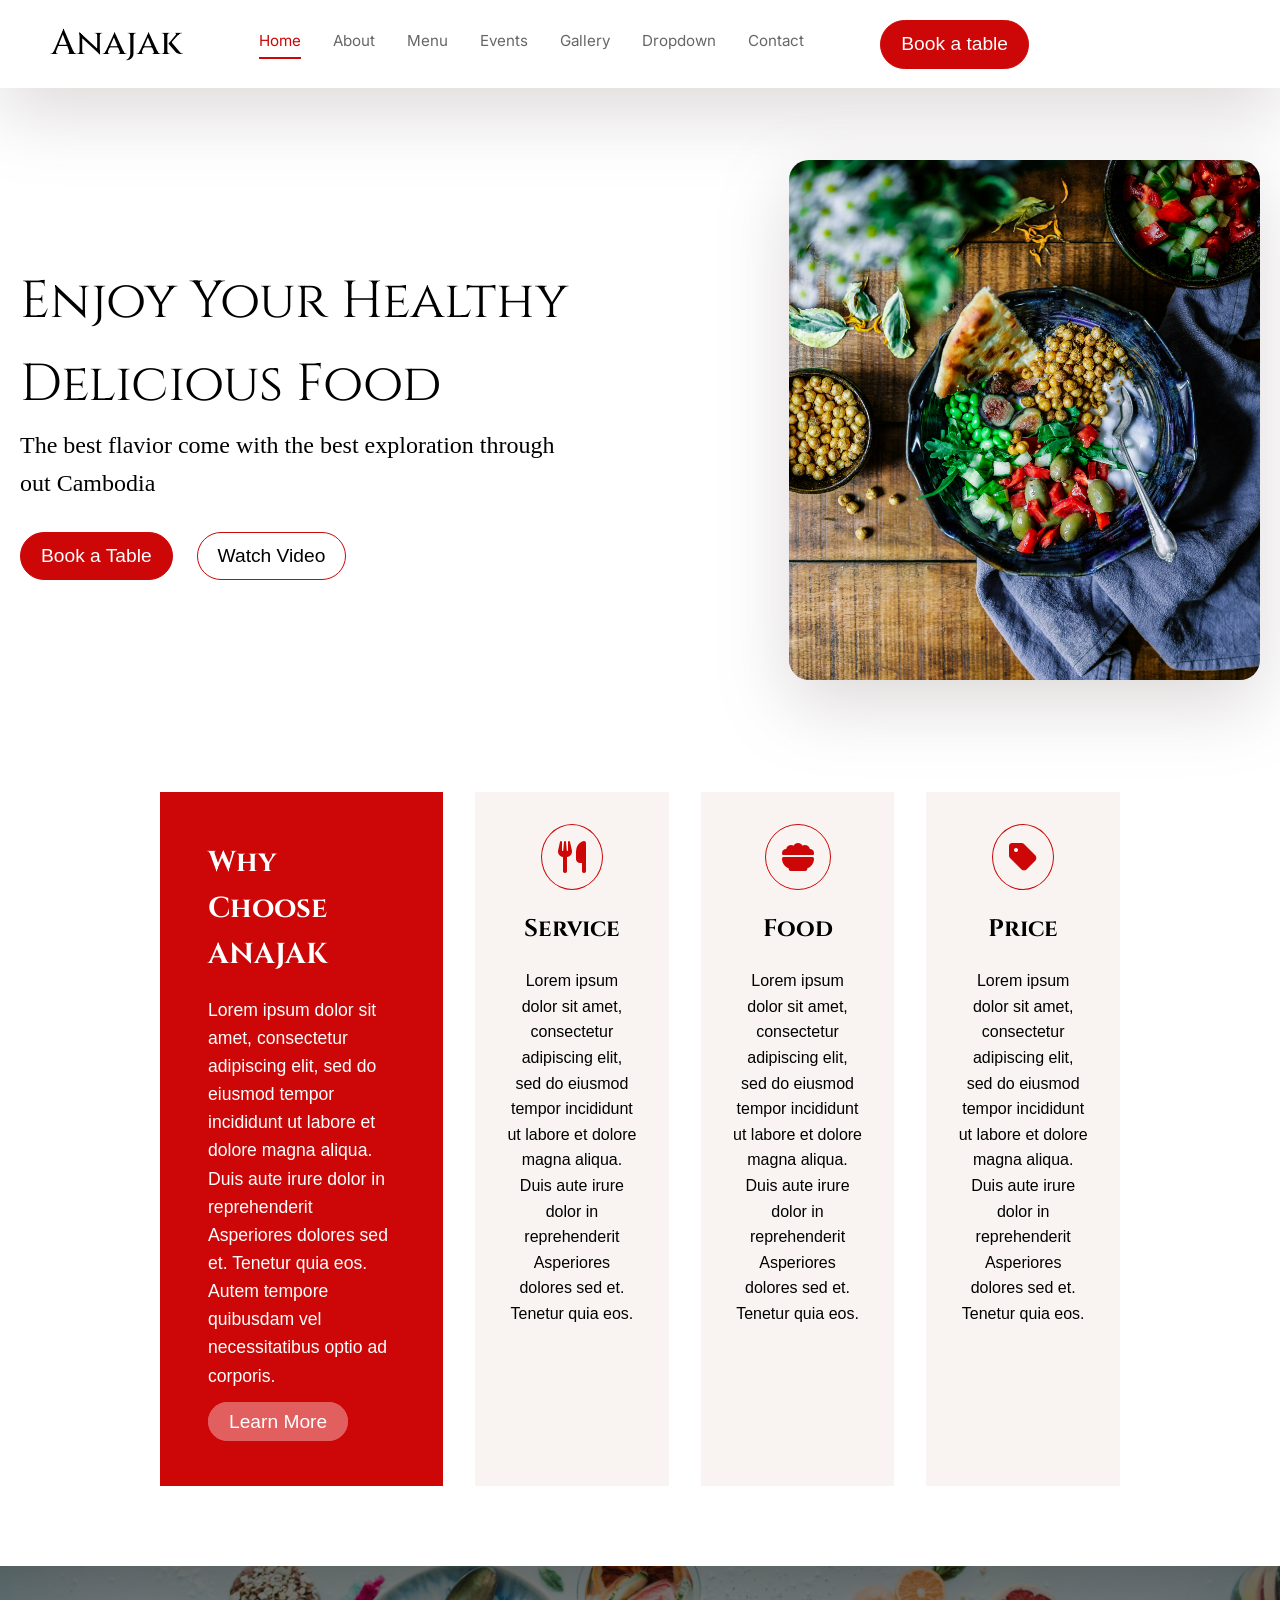
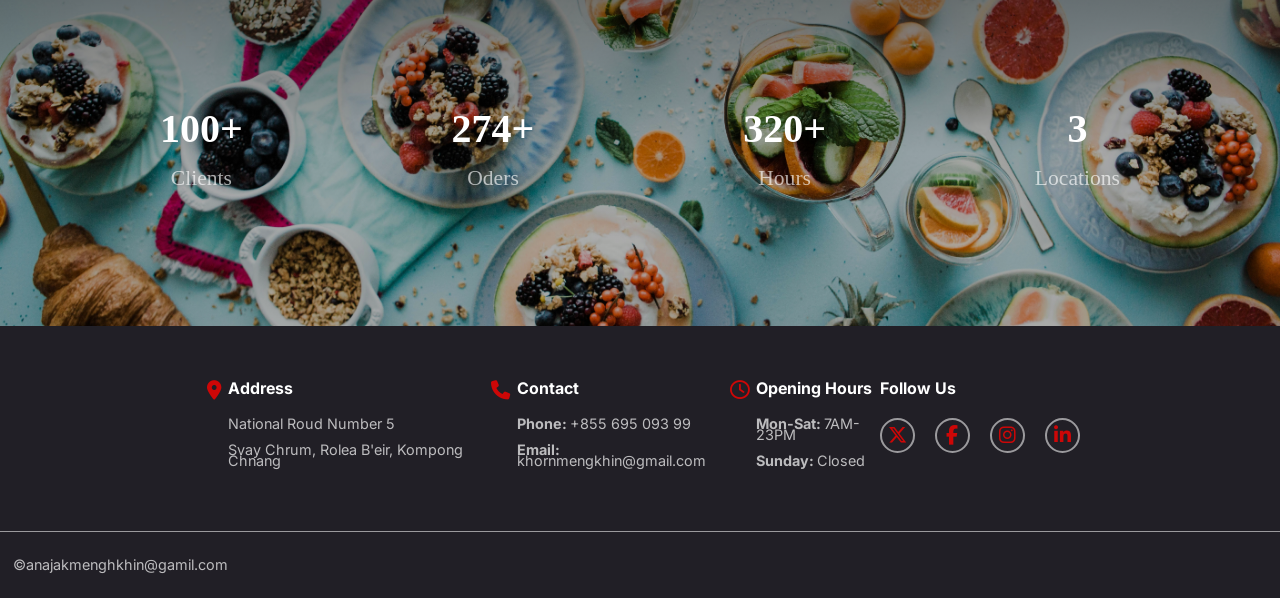
==== HTML/index.html @ 4df4b6d1 "Add Anajak restaurant website" ====
<!DOCTYPE html>
<html lang="en">
<head>
    <meta charset="UTF-8">
    <meta name="viewport" content="width=device-width, initial-scale=1.0">
    <title>Anajak</title>

    <link rel="stylesheet" href="../Global.css">
    <link rel="stylesheet" href="../layout.css">
    <link rel="stylesheet" href="../CSS/index.css">

    <link rel="preconnect" href="https://fonts.googleapis.com">
    <link rel="preconnect" href="https://fonts.gstatic.com" crossorigin>
    <link href="https://fonts.googleapis.com/css2?family=Cinzel:wght@400..900&family=Cormorant+Garamond:ital,wght@0,300..700;1,300..700&family=Inter:ital,opsz,wght@0,14..32,100..900;1,14..32,100..900&family=Poppins:ital,wght@0,100;0,200;0,300;0,400;0,500;0,600;0,700;0,800;0,900;1,100;1,200;1,300;1,400;1,500;1,600;1,700;1,800;1,900&family=Raleway:ital,wght@0,100..900;1,100..900&family=Roboto:ital,wght@0,100..900;1,100..900&family=Source+Serif+4:ital,opsz,wght@0,8..60,200..900;1,8..60,200..900&display=swap" rel="stylesheet">
    <link rel="stylesheet" href="https://cdnjs.cloudflare.com/ajax/libs/font-awesome/6.5.1/css/all.min.css">
</head>
<body>
    <header class="site-header">
        <div class="site-header__inner">
          <a class="site-name" href="index.html">Anajak</a>

          <nav class="site-nav">
            <a href="index.html" aria-current="page">Home</a>
            <a href="about.html">About</a>
            <a href="menu.html">Menu</a>
            <a href="event.html">Events</a>
            <a href="gallery.html">Gallery</a>
            <a href="dropdown.html">Dropdown</a>
            <a href="contact.html">Contact</a>
          </nav>

          <a class="button" href="menu.html">Book a table</a>
        </div>
    </header>

    <!--This section is for main in the body-->
    <main>
        <section class="section-space page-shell">
            <div class="hero-section">
                <div class="hero-section__inner">
                   <h1>Enjoy Your Healthy<br/> Delicious Food</h1>
                   <p>The best flavior come with the best exploration through out Cambodia</p>
                   <div class="hero-button">
                     <a href="#" class="button">Book a Table</a>
                     <a href="#" class="button-pro">Watch Video</a>
                   </div>
                </div>
                <img id="hero-changing-image" src="../asset/image/odiseo-castrejon-1SPu0KT-Ejg-unsplash.jpg" alt="healthy food for well being">
            </div>
        </section>
        <section class="page">
            <div class="extra-info">
                <div class="main-card">
                  <h2>Why Choose ANAJAK</h2>
                  <p>
                    Lorem ipsum dolor sit amet, consectetur adipiscing elit,
                     sed do eiusmod tempor incididunt ut labore et dolore magna
                      aliqua. Duis aute irure dolor in reprehenderit
                       Asperiores dolores sed et. Tenetur quia eos. 
                       Autem tempore quibusdam vel necessitatibus optio ad corporis.
                  </p>
                  <a href="#" class="home-button">Learn More</a>
                </div>

                <div class="card">
                  <i class="fa-solid fa-utensils"></i>
                  <h2>Service</h2>
                  <p>Lorem ipsum dolor sit amet, consectetur adipiscing elit,
                     sed do eiusmod tempor incididunt ut labore et dolore magna
                      aliqua. Duis aute irure dolor in reprehenderit
                       Asperiores dolores sed et. Tenetur quia eos.
                  </p>
                </div>
                <div class="card">
                  <i class="fa-solid fa-bowl-food"></i>
                  <h2>Food</h2>
                  <p>Lorem ipsum dolor sit amet, consectetur adipiscing elit,
                     sed do eiusmod tempor incididunt ut labore et dolore magna
                      aliqua. Duis aute irure dolor in reprehenderit
                       Asperiores dolores sed et. Tenetur quia eos.
                  </p>
                </div>
                <div class="card">
                  <i class="fa-solid fa-tag"></i>
                  <h2>Price</h2>
                  <p>Lorem ipsum dolor sit amet, consectetur adipiscing elit,
                     sed do eiusmod tempor incididunt ut labore et dolore magna
                      aliqua. Duis aute irure dolor in reprehenderit
                       Asperiores dolores sed et. Tenetur quia eos.
                  </p>
                </div>
            </div>
        </section>
        <section class="page">
            <div class="anajak-background">
                <div class="anajak-background__inner">
                    <div class="number">
                      <p class="count" data-target="2500">0+</p>
                      <span>Clients</span>
                    </div>

                    <div class="number">
                      <p class="count" data-target="6849">0+</p>
                      <span>Oders</span>
                    </div>

                    <div class="number">
                      <p class="count" data-target="8000">0+</p>
                      <span>Hours</span>
                    </div>

                    <div class="number">
                      <p class="count" data-target="57">0</p>
                      <span>Locations</span>
                    </div>
                </div>
            </div>
        </section>
    </main>
    <footer>
        <div class="site-footer">
            <div class="site-footer__inner">
                <i class="fa-solid fa-location-dot"></i>
                <div>
                   <h3>Address</h3>
                   <p>National Roud Number 5</p>
                   <p>Svay Chrum, Rolea B'eir, Kompong Chnang</p>
                </div>
            </div>
            <div class="site-footer__inner">
                <i class="fa-solid fa-phone"></i>
                <div>
                   <h3>Contact</h3>
                   <p><strong>Phone: </strong>+855 695 093 99</p>
                   <p><strong>Email: </strong>khornmengkhin@gmail.com</p>
                </div>
            </div>
            <div class="site-footer__inner">
                <i class="fa-regular fa-clock"></i>
                <div>
                  <h3> Opening Hours</h3>
                  <p><strong>Mon-Sat: </strong>7AM-23PM</p>
                  <p><strong>Sunday: </strong>Closed</p>
                </div>
            </div>
            <div class="site-footer__inner">
                <div>
                  <h3>Follow Us</h3>
                  <div class="social-links">
                    <a href="#"><i class="fa-brands fa-x-twitter"></i></a>
                    <a href="#"><i class="fa-brands fa-facebook-f"></i></a>
                    <a href="#"><i class="fa-brands fa-instagram"></i></a>
                    <a href="#"><i class="fa-brands fa-linkedin-in"></i></a>
                  </div>
                </div>
            </div>
        </div>
        <div class="site-footer__outer">
            <p>&copy;anajakmenghkhin@gamil.com</p>
        </div>
    </footer>
    <script src="../JS/index.js"></script>
</body>
</html>
---- Global.css ----
:root {
    --color-main: #cd0707;
    --color-ink: #000000;
    --container: 1250px;
}

* {
    box-sizing: border-box;
}
html,
body {
    min-height: 100%;
}

body {
    margin: 0;
    padding: 0;
    font-size: 16px;
    line-height: 1.6;
    min-height: 100vh;
    display: flex;
    flex-direction: column;
}

main {
    flex: 1;
}

.section-space {
    width: min(calc(100% - 40px), var(--container));
    margin-left: auto;
    margin-right: auto;
    padding-top: 2rem;
    padding-bottom: 2rem;
}

.page-shell {
    margin-top: 8rem;
}

.page {
    margin-top: 5rem;
}
---- layout.css ----
.site-header {
    position: fixed;
    top: 0;
    left: 0;
    right: 0;
    z-index: 10;
    padding: 0;
}

.site-header__inner {
    margin: auto;
    display: flex;
    justify-content: space-between;
    align-items: center;
    border: 1px solid rgba(255, 255, 255, 0.12);
    box-shadow: 0 24px 70px rgba(133, 117, 117, 0.28);
    background: #ffffff;
    padding: 15px 250px 15px 50px;
}

.site-name {
    font-family: "Cinzel", serif;
    font-weight: 500;
    text-decoration: none;
    color: #000000;
    font-size: 2.2rem;
}

.site-nav {
    display: flex;
    align-items: center;
    gap: 2rem;
}

.site-nav a {
    margin: 0;
    font-family: "Inter", sans-serif;
    font-size: 0.95rem;
    text-decoration: none;
    color: rgba(0, 0, 0, 0.6);
}

.site-nav a:hover,
.site-nav a[aria-current="page"] {
    color: #cd0707;
    transition: 0.5s;
}

nav a {
    position: relative;
    display: inline-block;
    padding-bottom: 6px;
}

nav a::after {
    content: "";
    position: absolute;
    left: 0;
    bottom: 0;
    width: 0;
    height: 2px;
    background-color: #cd0707;
    transition: 0.3s;
}

nav a[aria-current="page"]::after {
    width: 100%;
}

.button {
    font-family: 'Gill Sans', 'Gill Sans MT', Calibri, 'Trebuchet MS', sans-serif;
    font-size: 1.2rem;
    text-decoration: none;
    color: #ffffff;
    padding: 8px 20px;
    margin: 0;
    border: 1px solid #cd0707;
    background-color: #cd0707;
    border-radius: 40px;
}

.button:hover {
    opacity: 0.6;
    transition: 0.5s;
}

footer {
    background-color: #211f26;
    bottom: 0;
    left: 0;
    width: 100%;
    z-index: 20;
}

.site-footer {
    display: flex;
    justify-content: space-between;
    align-items: flex-start;
    padding: 50px 200px;
}

.site-footer__inner {
    display: flex;
}

.site-footer__inner i {
    color: #cd0707;
    font-size: 1.2rem;
    padding: 5px 7px;
}

.site-footer__inner h3 {
    margin: 0;
    padding: 0;
    display: flex;
    align-items: center;
    gap: 0.7rem;
    color: #ffffff;
    font-family: "Inter", sans-serif;
    font-size: 1rem;
}

footer p {
    color: rgba(255, 255, 255, 0.7);
    font-family: "Inter", sans-serif;
    font-size: 0.9rem;
    line-height: 0.8;
}

footer > div > div > div:last-child h3 {
    display: flex;
    align-items: center;
    flex-direction: row;
    margin-bottom: 1rem;
}

.social-links {
    display: flex;
    gap: 20px;
}

.social-links a {
    width: 35px;
    height: 35px;
    border: 2px solid rgba(255, 255, 255, 0.55);
    border-radius: 50%;
    color: rgba(255, 255, 255, 0.65);
    display: flex;
    align-items: center;
    justify-content: center;
    font-size: 1rem;
    text-decoration: none;
}

.site-footer__outer {
    justify-items: center;
    border-top: 1px solid  rgba(255, 255, 255, 0.55);
    padding: 0.8rem;
}

.site-footer__outer p {
    font-family: "Inter", sans-serif;
    font-size: 0.9rem;
    color: rgba(255, 255, 255, 0.7);
}
---- CSS/index.css ----
nav a[href="index.html"]::after {
    width: 100%;
}

.hero-section {
    display: flex;
    flex-wrap: wrap;
    justify-content: space-between;
    align-items: center;
    gap: 4rem;
}

.hero-section__inner {
    width: 45%;
    display: flex;
    flex-direction: column;
}

.hero-section__inner h1 {
    font-family: "Cinzel", serif;
    font-size: 3.25rem;
    font-weight: 400;
    padding: 0;
    margin: 0;
}

.hero-section__inner p {
    font-family:Cambria, Cochin, Georgia, Times, 'Times New Roman', serif;
    font-size: 1.5rem;
    padding: 0;
    margin: 0;
    margin-bottom: 1.8rem;
}

.hero-button {
    display: flex;
    gap: 1.5rem;
}

.button-pro {
    font-family:'Gill Sans', 'Gill Sans MT', Calibri, 'Trebuchet MS', sans-serif;
    font-weight: 500;
    text-decoration: none;
    color: var(--color-ink);
    border: 1px solid var(--color-main);
    padding: 8px 20px;
    border-radius: 40px;
    font-size: 1.2rem;
}

#hero-changing-image {
    width: 38%;
    height: 520px;
    object-fit: cover;
    transform: scale(1);
    transition: transform 1.2s ease-in-out;
    box-shadow: 0 24px 70px rgba(133, 117, 117, 0.28);
    border-radius: 20px;
}

.extra-info {
    display: flex;
    gap: 2rem;
    margin: 0 10rem;
    justify-content: space-between;
}

.main-card {
    border: 1px solid var(--color-mian);
    background-color: var(--color-main);
    color: #ffffff;
    padding: 3rem;
}

.main-card h2 {
    font-family: "Cinzel", serif;
    font-size: 1.8rem;
    padding-top: 0;
    padding: 0;
    margin:0;
}

.main-card p {
    font-family: 'Gill Sans', 'Gill Sans MT', Calibri, 'Trebuchet MS', sans-serif;
    font-size: 1.1rem;
}

.home-button {
    border: 1px solid #e25f5f;
    background-color:#e25f5f;
    text-decoration: none;
    color: #ffffff;
    padding: 8px 20px;
    border-radius: 40px;
    font-size: 1.2rem;
    font-family:'Gill Sans', 'Gill Sans MT', Calibri, 'Trebuchet MS', sans-serif;
}

.card {
    background-color: #f9f4f1;
    padding: 2rem;
    text-align: center;
}

.card h2 {
    font-family: "Cinzel", serif;
    padding-top: 0;
}

.card p {
    font-family: 'Gill Sans', 'Gill Sans MT', Calibri, 'Trebuchet MS', sans-serif;
    font-size: 1rem;
}

.card i {
    color: var(--color-main);
    border: 1px solid var(--color-main);
    border-radius: 50%;
    padding: 1rem;
    font-size: 2rem;
}

.anajak-background {
    background-image: linear-gradient(360deg, rgba(0, 0, 0, 0.32) 0%, rgba(0, 0, 0, 0.32) 48%, rgba(0, 0, 0, 0.58) 100%),
     url(../asset/brooke-lark-IDonmDWrXO8-unsplash.jpg);
    width: 100vw;
    height: 40vh;
    background-size: cover;
    background-position: center 59%;
    align-content: center;
}

.anajak-background__inner {
    display: flex;
    justify-content: space-between;
    padding: 0 10rem;
}

.anajak-background__inner p {
    color: #ffffff;
    font-size: 2.5rem;
    font-weight: 700;
    margin: 0 0;
}

.anajak-background__inner span {
    color: rgba(255, 255, 255, 0.65);
    font-size: 1.35rem;
    padding: 0;
    margin: 0;
    align-items: center;
}

.number {
    display: flex;
    flex-direction: column;
    align-items: center;
    text-align: center;
}
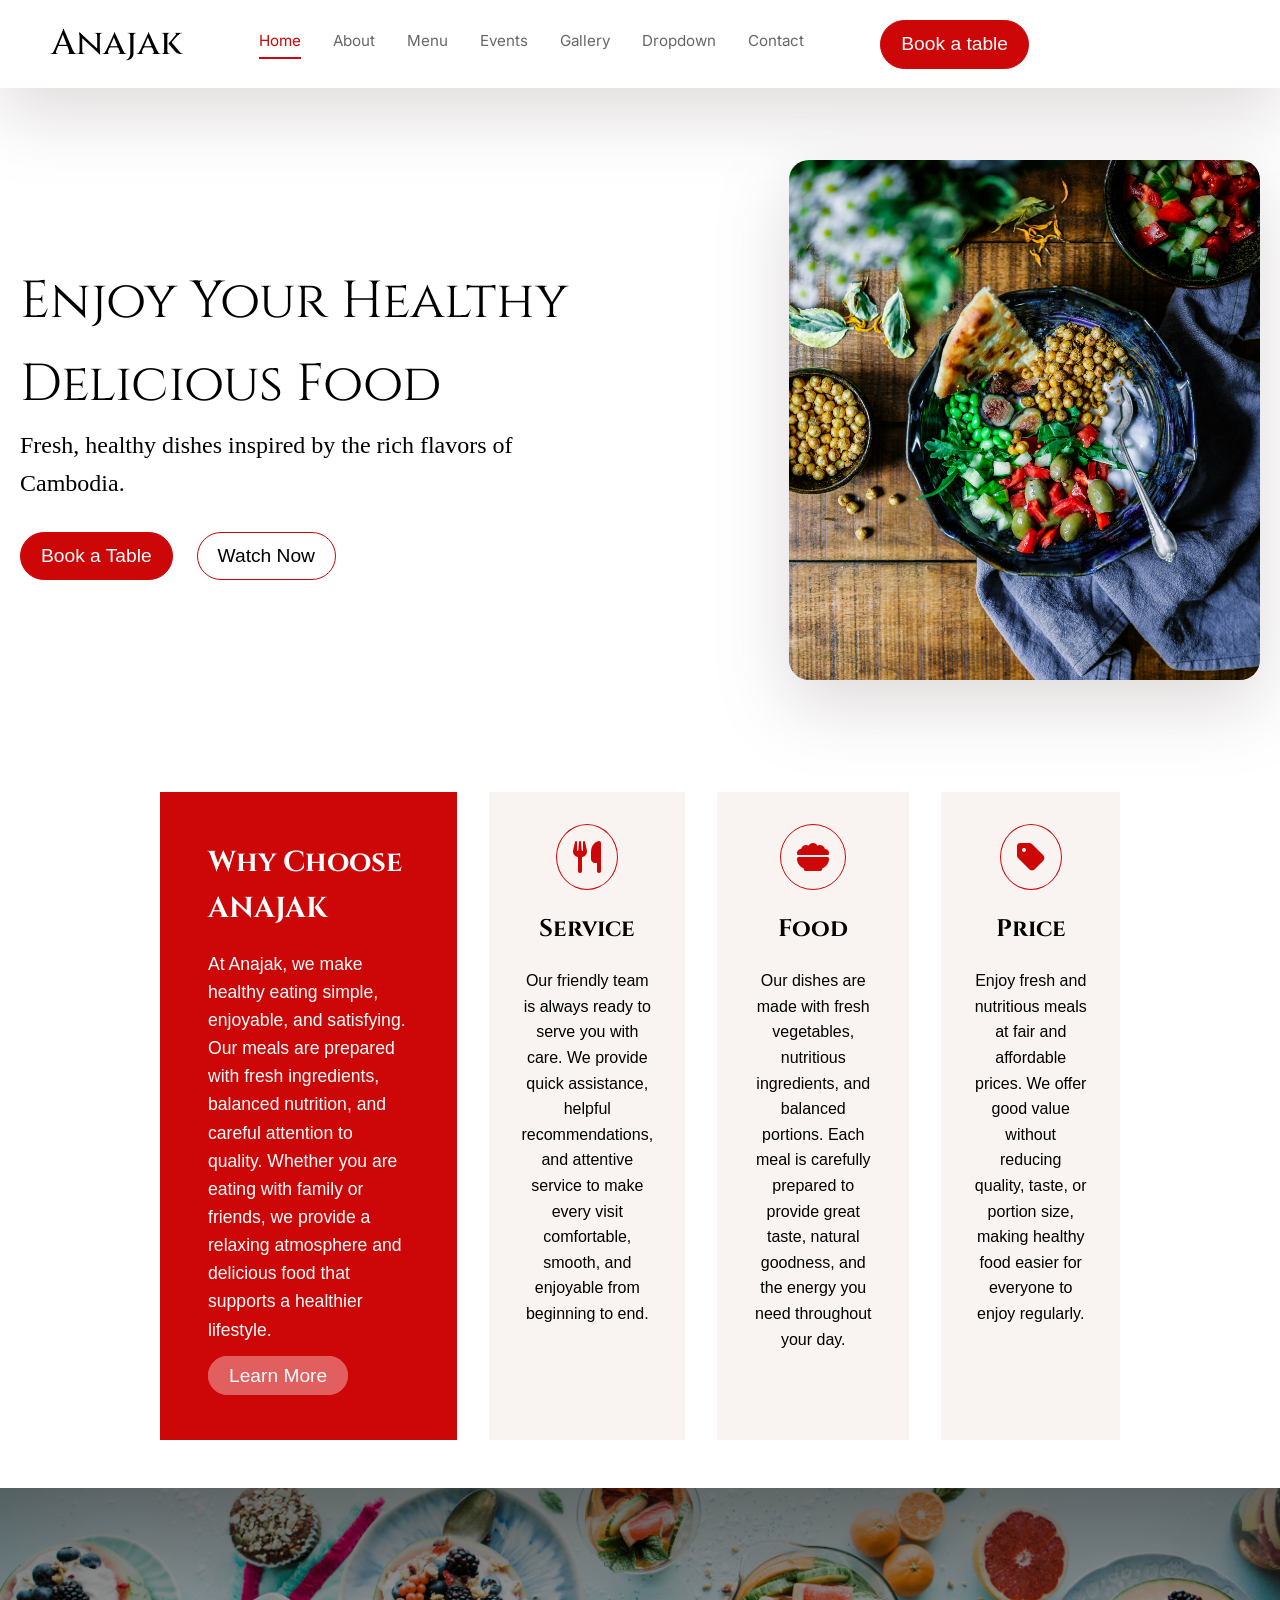
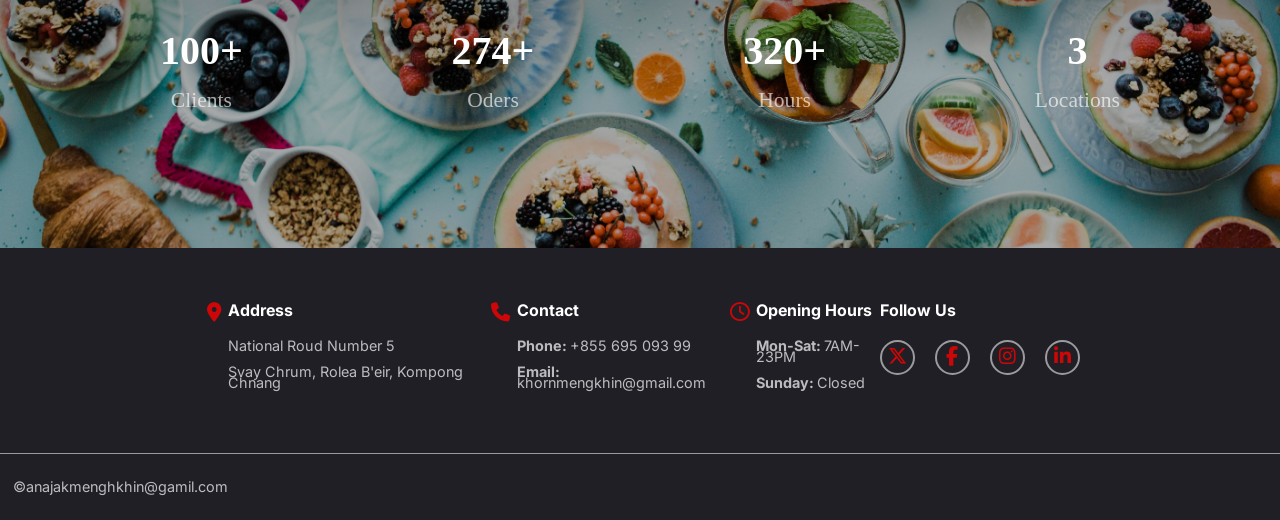
==== commit b617b737: "Update home page video popup" ====
--- a/HTML/index.html
+++ b/HTML/index.html
@@ -36,28 +36,52 @@
     <!--This section is for main in the body-->
     <main>
         <section class="section-space page-shell">
-            <div class="hero-section">
-                <div class="hero-section__inner">
-                   <h1>Enjoy Your Healthy<br/> Delicious Food</h1>
-                   <p>The best flavior come with the best exploration through out Cambodia</p>
+           <div class="hero-section">
+               <div class="hero-section__inner">
+                   <h1>Enjoy Your Healthy<br> Delicious Food</h1>
+                   <p>Fresh, healthy dishes inspired by the rich flavors of Cambodia.</p>
+
                    <div class="hero-button">
-                     <a href="#" class="button">Book a Table</a>
-                     <a href="#" class="button-pro">Watch Video</a>
+                      <a href="#" class="button">Book a Table</a>
+                      <button class="button-pro video-trigger" type="button">Watch Now</button>
                    </div>
-                </div>
-                <img id="hero-changing-image" src="../asset/image/odiseo-castrejon-1SPu0KT-Ejg-unsplash.jpg" alt="healthy food for well being">
-            </div>
+               </div>
+
+               <img
+                id="hero-changing-image"
+                src="../asset/image/odiseo-castrejon-1SPu0KT-Ejg-unsplash.jpg"
+                alt="healthy food for well being">
+           </div>
+
+           <div class="video-modal" id="video-modal" hidden>
+               <div class="video-modal__overlay" data-video-close></div>
+
+               <div class="video-modal__content" role="dialog" aria-modal="true" aria-label="Anajak video">
+                  <button class="video-modal__close" type="button" aria-label="Close video" data-video-close>
+                    <i class="fa-solid fa-xmark"></i>
+                  </button>
+
+                  <iframe
+                    id="restaurant-video"
+                    data-video-src="https://www.youtube.com/embed/I7lg1oVo6FY?si=WsbnrcXGgOVh3jd5&rel=0&modestbranding=1&playsinline=1"
+                    title="YouTube video player"
+                    allow="accelerometer; autoplay; clipboard-write; encrypted-media; gyroscope; picture-in-picture; web-share"
+                    referrerpolicy="strict-origin-when-cross-origin"
+                    allowfullscreen>
+                  </iframe>
+               </div>
+           </div>
         </section>
         <section class="page">
             <div class="extra-info">
                 <div class="main-card">
                   <h2>Why Choose ANAJAK</h2>
                   <p>
-                    Lorem ipsum dolor sit amet, consectetur adipiscing elit,
-                     sed do eiusmod tempor incididunt ut labore et dolore magna
-                      aliqua. Duis aute irure dolor in reprehenderit
-                       Asperiores dolores sed et. Tenetur quia eos. 
-                       Autem tempore quibusdam vel necessitatibus optio ad corporis.
+                    At Anajak, we make healthy eating simple, enjoyable, 
+                    and satisfying. Our meals are prepared with fresh ingredients, 
+                    balanced nutrition, and careful attention to quality. Whether 
+                    you are eating with family or friends, we provide a relaxing 
+                    atmosphere and delicious food that supports a healthier lifestyle.
                   </p>
                   <a href="#" class="home-button">Learn More</a>
                 </div>
@@ -65,33 +89,35 @@
                 <div class="card">
                   <i class="fa-solid fa-utensils"></i>
                   <h2>Service</h2>
-                  <p>Lorem ipsum dolor sit amet, consectetur adipiscing elit,
-                     sed do eiusmod tempor incididunt ut labore et dolore magna
-                      aliqua. Duis aute irure dolor in reprehenderit
-                       Asperiores dolores sed et. Tenetur quia eos.
+                  <p>
+                    Our friendly team is always ready to serve you with 
+                    care. We provide quick assistance, helpful recommendations, 
+                    and attentive service to make every visit comfortable, smooth, 
+                    and enjoyable from beginning to end.
                   </p>
                 </div>
                 <div class="card">
                   <i class="fa-solid fa-bowl-food"></i>
                   <h2>Food</h2>
-                  <p>Lorem ipsum dolor sit amet, consectetur adipiscing elit,
-                     sed do eiusmod tempor incididunt ut labore et dolore magna
-                      aliqua. Duis aute irure dolor in reprehenderit
-                       Asperiores dolores sed et. Tenetur quia eos.
+                  <p>
+                    Our dishes are made with fresh vegetables, nutritious 
+                    ingredients, and balanced portions. Each meal is carefully 
+                    prepared to provide great taste, natural goodness, and the 
+                    energy you need throughout your day.
                   </p>
                 </div>
                 <div class="card">
                   <i class="fa-solid fa-tag"></i>
                   <h2>Price</h2>
-                  <p>Lorem ipsum dolor sit amet, consectetur adipiscing elit,
-                     sed do eiusmod tempor incididunt ut labore et dolore magna
-                      aliqua. Duis aute irure dolor in reprehenderit
-                       Asperiores dolores sed et. Tenetur quia eos.
+                  <p>
+                    Enjoy fresh and nutritious meals at fair and affordable prices. 
+                    We offer good value without reducing quality, taste, or portion 
+                    size, making healthy food easier for everyone to enjoy regularly.
                   </p>
                 </div>
             </div>
         </section>
-        <section class="page">
+        <section class="page stats-section">
             <div class="anajak-background">
                 <div class="anajak-background__inner">
                     <div class="number">
--- a/CSS/index.css
+++ b/CSS/index.css
@@ -43,9 +43,95 @@
     text-decoration: none;
     color: var(--color-ink);
     border: 1px solid var(--color-main);
+    background-color: #ffffff;
     padding: 8px 20px;
     border-radius: 40px;
     font-size: 1.2rem;
+    cursor: pointer;
+}
+
+.button-pro:hover {
+    color: #ffffff;
+    background-color: var(--color-main);
+    transition: 0.3s;
+}
+
+.video-modal[hidden] {
+    display: none;
+}
+
+.video-modal {
+    position: fixed;
+    inset: 0;
+    z-index: 100;
+    display: flex;
+    align-items: center;
+    justify-content: center;
+    padding: 32px;
+}
+
+.video-modal__overlay {
+    position: absolute;
+    inset: 0;
+    background-color: rgba(0, 0, 0, 0.72);
+}
+
+.video-modal__content {
+    position: relative;
+    z-index: 1;
+    width: min(1120px, 92vw);
+    aspect-ratio: 16 / 9;
+    background-color: #000000;
+    border-radius: 6px;
+    box-shadow: 0 24px 70px rgba(0, 0, 0, 0.45);
+}
+
+.video-modal__content iframe {
+    display: block;
+    width: 100%;
+    height: 100%;
+    border: 0;
+    border-radius: 6px;
+    background-color: #000000;
+}
+
+.video-modal__close {
+    position: absolute;
+    top: -18px;
+    right: -18px;
+    width: 42px;
+    height: 42px;
+    border: 0;
+    border-radius: 50%;
+    background-color: var(--color-main);
+    color: #ffffff;
+    cursor: pointer;
+    font-size: 1.2rem;
+    display: flex;
+    align-items: center;
+    justify-content: center;
+    box-shadow: 0 12px 30px rgba(0, 0, 0, 0.35);
+}
+
+body.video-modal-open {
+    overflow: hidden;
+}
+
+@media (max-width: 700px) {
+    .video-modal {
+        padding: 18px;
+    }
+
+    .video-modal__content {
+        width: 96vw;
+    }
+
+    .video-modal__close {
+        top: -14px;
+        right: -10px;
+        width: 38px;
+        height: 38px;
+    }
 }
 
 #hero-changing-image {
@@ -53,7 +139,7 @@
     height: 520px;
     object-fit: cover;
     transform: scale(1);
-    transition: transform 1.2s ease-in-out;
+    transition: transform 0.5s ease-in-out;
     box-shadow: 0 24px 70px rgba(133, 117, 117, 0.28);
     border-radius: 20px;
 }
@@ -63,6 +149,7 @@
     gap: 2rem;
     margin: 0 10rem;
     justify-content: space-between;
+    margin-bottom: 3rem;
 }
 
 .main-card {
@@ -120,10 +207,14 @@
     font-size: 2rem;
 }
 
+.stats-section {
+    margin-top: 0;
+}
+
 .anajak-background {
     background-image: linear-gradient(360deg, rgba(0, 0, 0, 0.32) 0%, rgba(0, 0, 0, 0.32) 48%, rgba(0, 0, 0, 0.58) 100%),
      url(../asset/brooke-lark-IDonmDWrXO8-unsplash.jpg);
-    width: 100vw;
+    width: 100%;
     height: 40vh;
     background-size: cover;
     background-position: center 59%;
@@ -156,4 +247,4 @@
     flex-direction: column;
     align-items: center;
     text-align: center;
-}+}
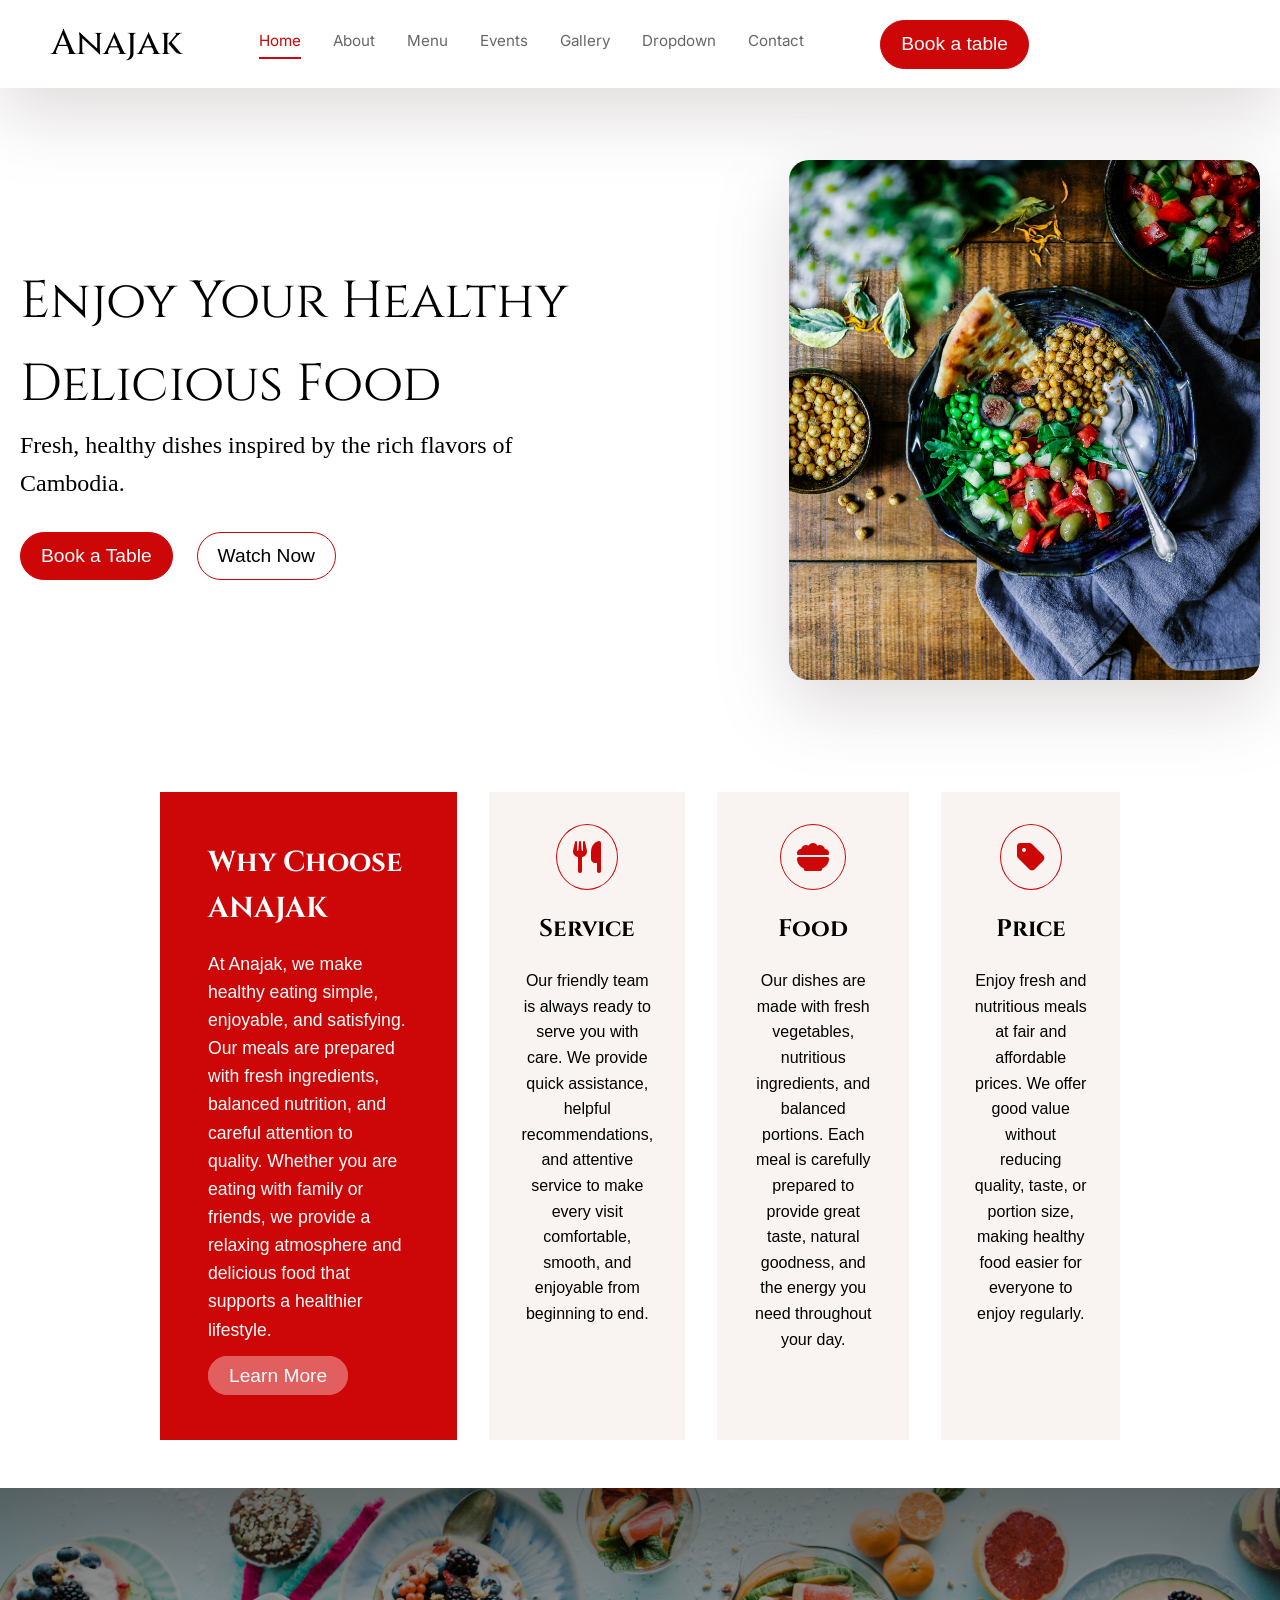
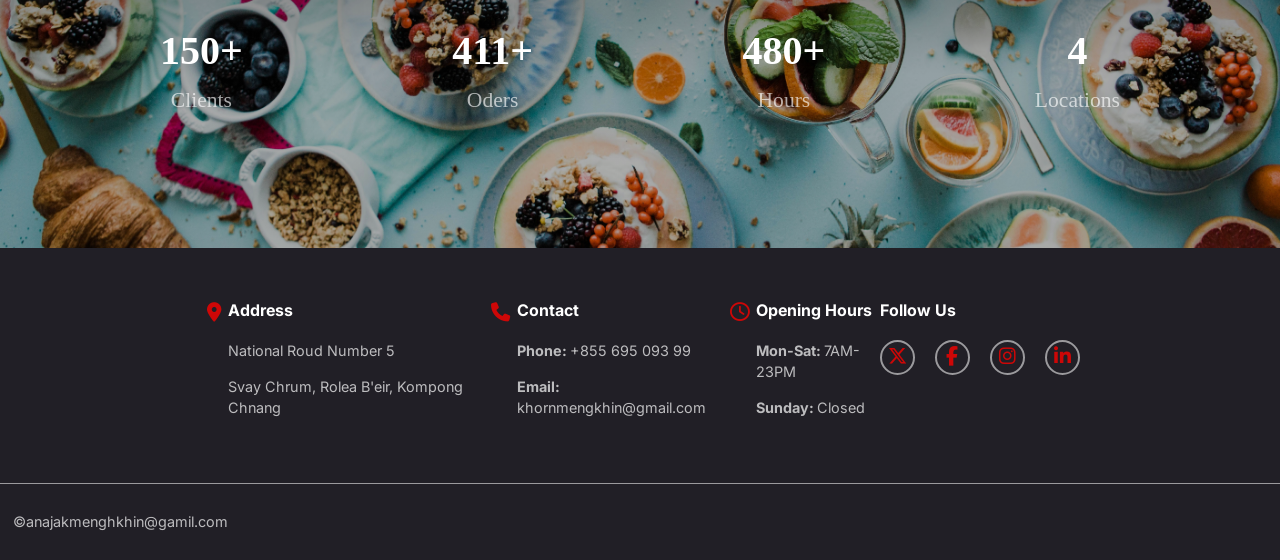
==== commit 88c05d6c: "Add mobile hamburger navigation" ====
--- a/HTML/index.html
+++ b/HTML/index.html
@@ -18,6 +18,13 @@
     <header class="site-header">
         <div class="site-header__inner">
           <a class="site-name" href="index.html">Anajak</a>
+
+          <input class="nav-toggle" type="checkbox" id="nav-toggle" aria-label="Open menu">
+          <label class="hamburger" for="nav-toggle" aria-label="Open menu">
+            <span></span>
+            <span></span>
+            <span></span>
+          </label>
 
           <nav class="site-nav">
             <a href="index.html" aria-current="page">Home</a>
@@ -117,7 +124,7 @@
                 </div>
             </div>
         </section>
-        <section class="page stats-section">
+        <section class="stats-section">
             <div class="anajak-background">
                 <div class="anajak-background__inner">
                     <div class="number">
--- a/layout.css
+++ b/layout.css
@@ -30,6 +30,11 @@
     display: flex;
     align-items: center;
     gap: 2rem;
+}
+
+.nav-toggle,
+.hamburger {
+    display: none;
 }
 
 .site-nav a {
@@ -124,7 +129,7 @@
     color: rgba(255, 255, 255, 0.7);
     font-family: "Inter", sans-serif;
     font-size: 0.9rem;
-    line-height: 0.8;
+    line-height: 1.5;
 }
 
 footer > div > div > div:last-child h3 {
@@ -162,4 +167,123 @@
     font-family: "Inter", sans-serif;
     font-size: 0.9rem;
     color: rgba(255, 255, 255, 0.7);
-}+}
+
+@media (max-width: 900px) {
+    .site-header__inner {
+        padding: 10px 20px;
+        gap: 1rem;
+    }
+
+    .site-name {
+        font-size: 1.8rem;
+    }
+
+    .site-nav {
+        gap: 1rem;
+    }
+
+    .site-nav a {
+        font-size: 0.9rem;
+    }
+
+    .button {
+        font-size: 1rem;
+        padding: 6px 15px;
+    }
+
+    .site-footer {
+        display: flex;
+        flex-direction: column;
+        gap: 1.5rem;
+        align-items: center;
+    }
+
+    .site-footer__inner {
+        gap: 1rem;
+        flex-direction: column;
+        align-items: center;
+        text-align: center;
+    }
+
+    .site-footer__inner h3 {
+        justify-content: center;
+    }
+}
+
+@media (max-width: 600px) {
+    .site-header__inner {
+        flex-wrap: wrap;
+        padding: 10px 20px;
+    }
+
+    .site-name {
+        font-size: 1.6rem;
+    }
+
+    .nav-toggle {
+        position: absolute;
+        opacity: 0;
+        pointer-events: none;
+    }
+
+    .hamburger {
+        width: 42px;
+        height: 42px;
+        margin-left: auto;
+        border: 1px solid rgba(0, 0, 0, 0.2);
+        border-radius: 6px;
+        display: flex;
+        flex-direction: column;
+        align-items: center;
+        justify-content: center;
+        gap: 5px;
+        cursor: pointer;
+    }
+
+    .hamburger span {
+        width: 22px;
+        height: 2px;
+        background-color: #000000;
+        transition: 0.3s;
+    }
+
+    .site-nav,
+    .site-header__inner > .button {
+        display: none;
+        width: 100%;
+    }
+
+    .site-nav {
+        flex-direction: column;
+        align-items: flex-start;
+        gap: 0.75rem;
+        padding-top: 1rem;
+    }
+
+    .site-header__inner > .button {
+        margin-top: 0.75rem;
+        text-align: center;
+    }
+
+    .nav-toggle:checked ~ .site-nav,
+    .nav-toggle:checked ~ .button {
+        display: flex;
+    }
+
+    .nav-toggle:checked ~ .button {
+        justify-content: center;
+    }
+
+    .nav-toggle:checked + .hamburger span:nth-child(1) {
+        transform: translateY(7px) rotate(45deg);
+    }
+
+    .nav-toggle:checked + .hamburger span:nth-child(2) {
+        opacity: 0;
+    }
+
+    .nav-toggle:checked + .hamburger span:nth-child(3) {
+        transform: translateY(-7px) rotate(-45deg);
+    }
+}
--- a/CSS/index.css
+++ b/CSS/index.css
@@ -4,7 +4,6 @@
 
 .hero-section {
     display: flex;
-    flex-wrap: wrap;
     justify-content: space-between;
     align-items: center;
     gap: 4rem;
@@ -248,3 +247,68 @@
     align-items: center;
     text-align: center;
 }
+
+@media (max-width: 900px) {
+    .hero-section {
+        display: flex;
+        flex-direction: column;
+        gap: 2rem;
+        padding: 0 2rem;
+    }
+
+    .hero-section__inner {
+        text-align: center;
+        width: 80%;
+    }
+
+    .hero-section__inner .hero-button {
+        justify-content: center;
+    }
+
+    #hero-changing-image {
+        width: 100%;
+    }
+
+    .extra-info {
+        padding: 0;
+        display: flex;
+        flex-direction: column;
+        gap: 3rem;
+        margin: 0 2rem;
+    }
+
+    .card {
+        font-size: 1rem;
+    }
+
+    .page {
+        margin: 2rem 0;
+    }
+
+    .anajak-background__inner {
+        gap: 1rem;
+        padding: 0 2rem;
+    }
+}
+
+@media (max-width: 600px) {
+    .hero-section {
+        padding: 0 1rem;
+    }
+
+    .hero-section__inner h1 {
+        font-size: 2.5rem;
+    }
+
+    .hero-section__inner p {
+        font-size: 1.2rem;
+    }
+
+    .anajak-background__inner p {
+        font-size: 1.8rem;
+    }
+
+    .anajak-background__inner span {
+        font-size: 1rem;
+    }
+}
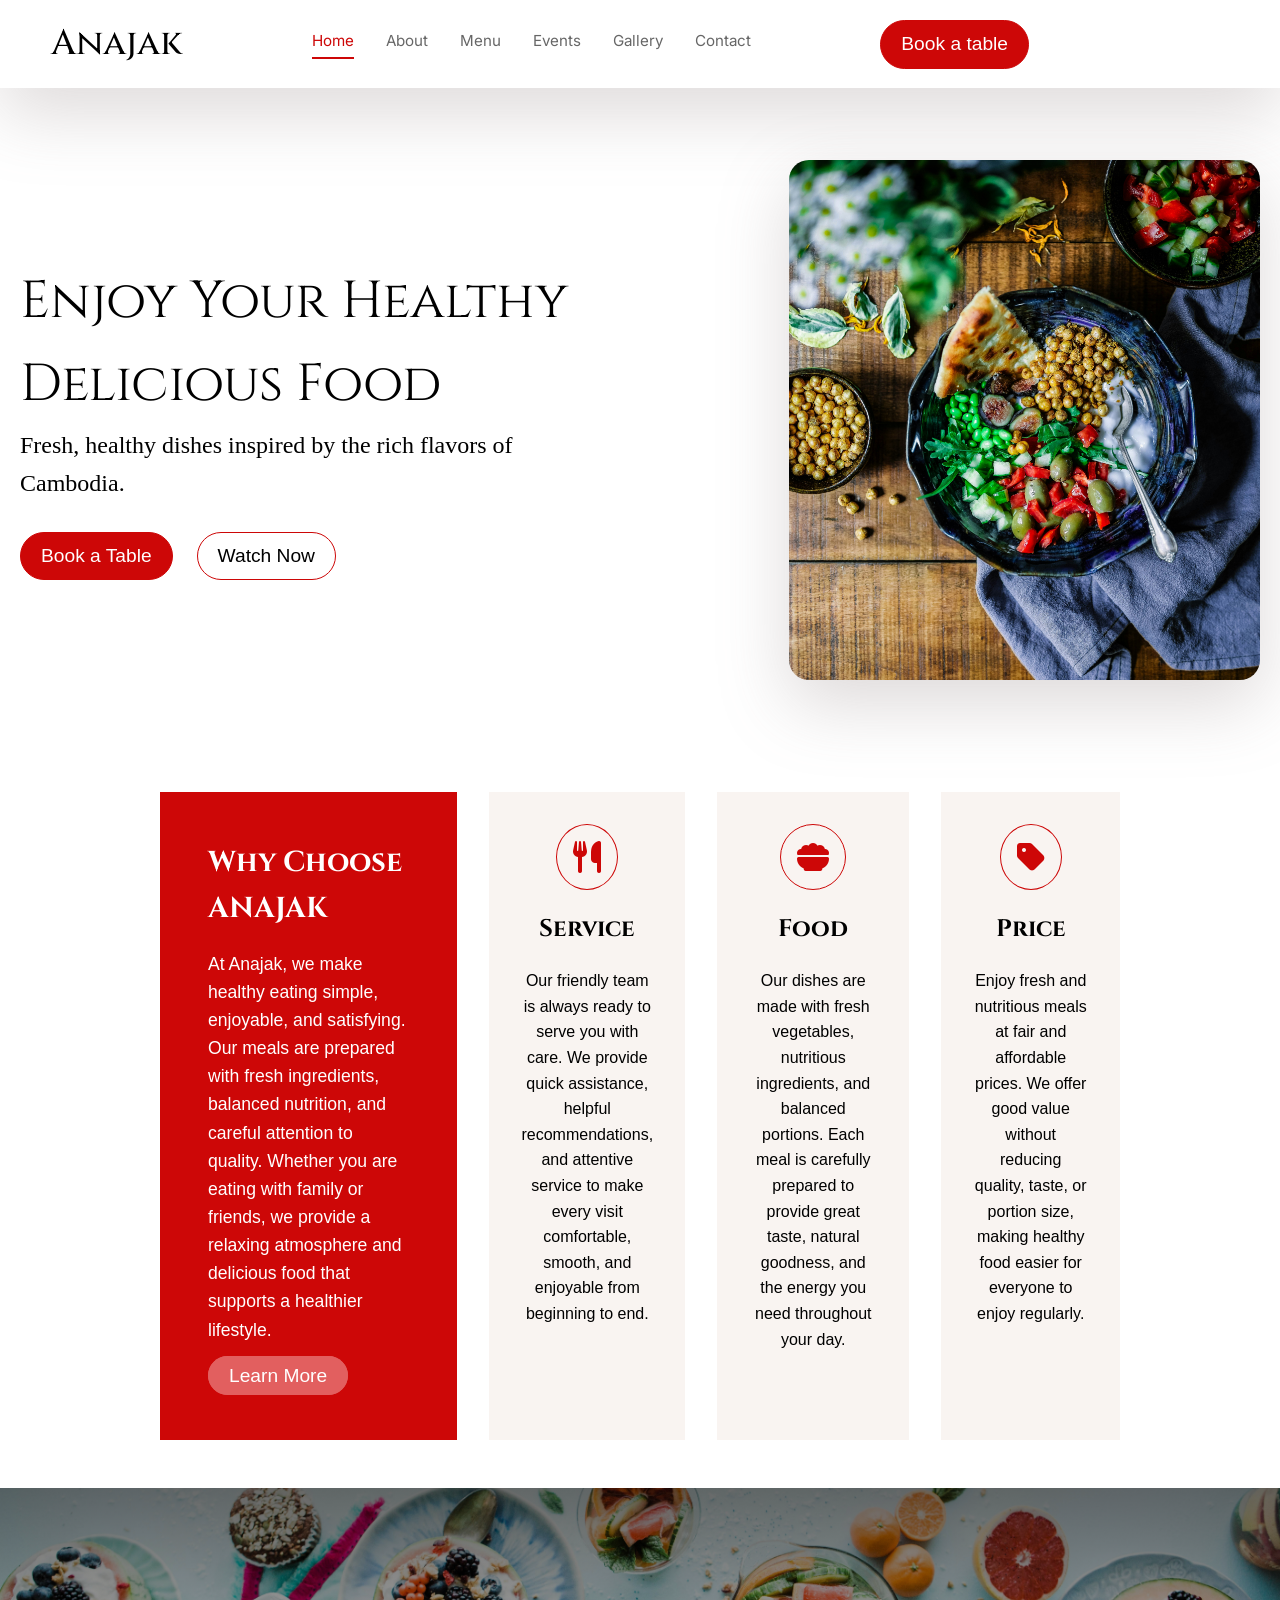
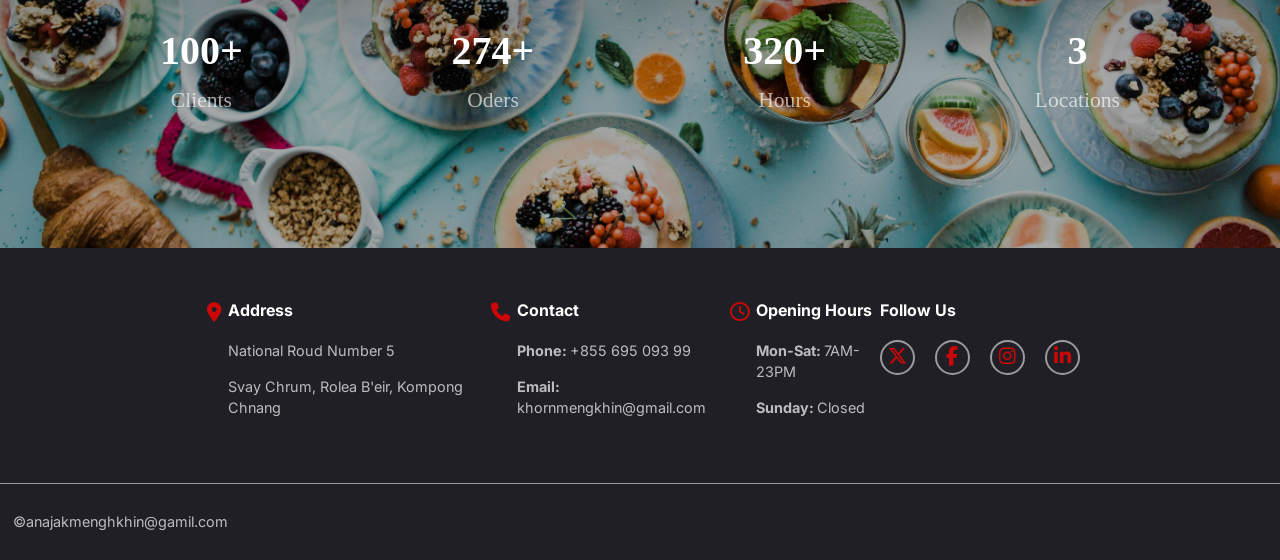
==== commit 06a6f8f7: "Add restaurant event, gallery, and menu pages" ====
--- a/HTML/index.html
+++ b/HTML/index.html
@@ -32,11 +32,10 @@
             <a href="menu.html">Menu</a>
             <a href="event.html">Events</a>
             <a href="gallery.html">Gallery</a>
-            <a href="dropdown.html">Dropdown</a>
             <a href="contact.html">Contact</a>
           </nav>
 
-          <a class="button" href="menu.html">Book a table</a>
+          <a class="button" href="contact.html">Book a table</a>
         </div>
     </header>
 
--- a/Global.css
+++ b/Global.css
@@ -40,4 +40,13 @@
 
 .page {
     margin-top: 5rem;
+}
+
+.eyebrow {
+    font-family: "Inter", sans-serif;
+    font-size: 0.85rem;
+    color: var(--color-main);
+    text-transform: uppercase;
+    letter-spacing: 0.1rem;
+    margin-bottom: 0.5rem;
 }
--- a/layout.css
+++ b/layout.css
@@ -22,7 +22,7 @@
     font-family: "Cinzel", serif;
     font-weight: 500;
     text-decoration: none;
-    color: #000000;
+    color: rgb(0, 0, 0);
     font-size: 2.2rem;
 }
 
@@ -286,4 +286,8 @@
     .nav-toggle:checked + .hamburger span:nth-child(3) {
         transform: translateY(-7px) rotate(-45deg);
     }
-}
+
+    .site-footer {
+        padding: 30px 20px;
+    }
+}
